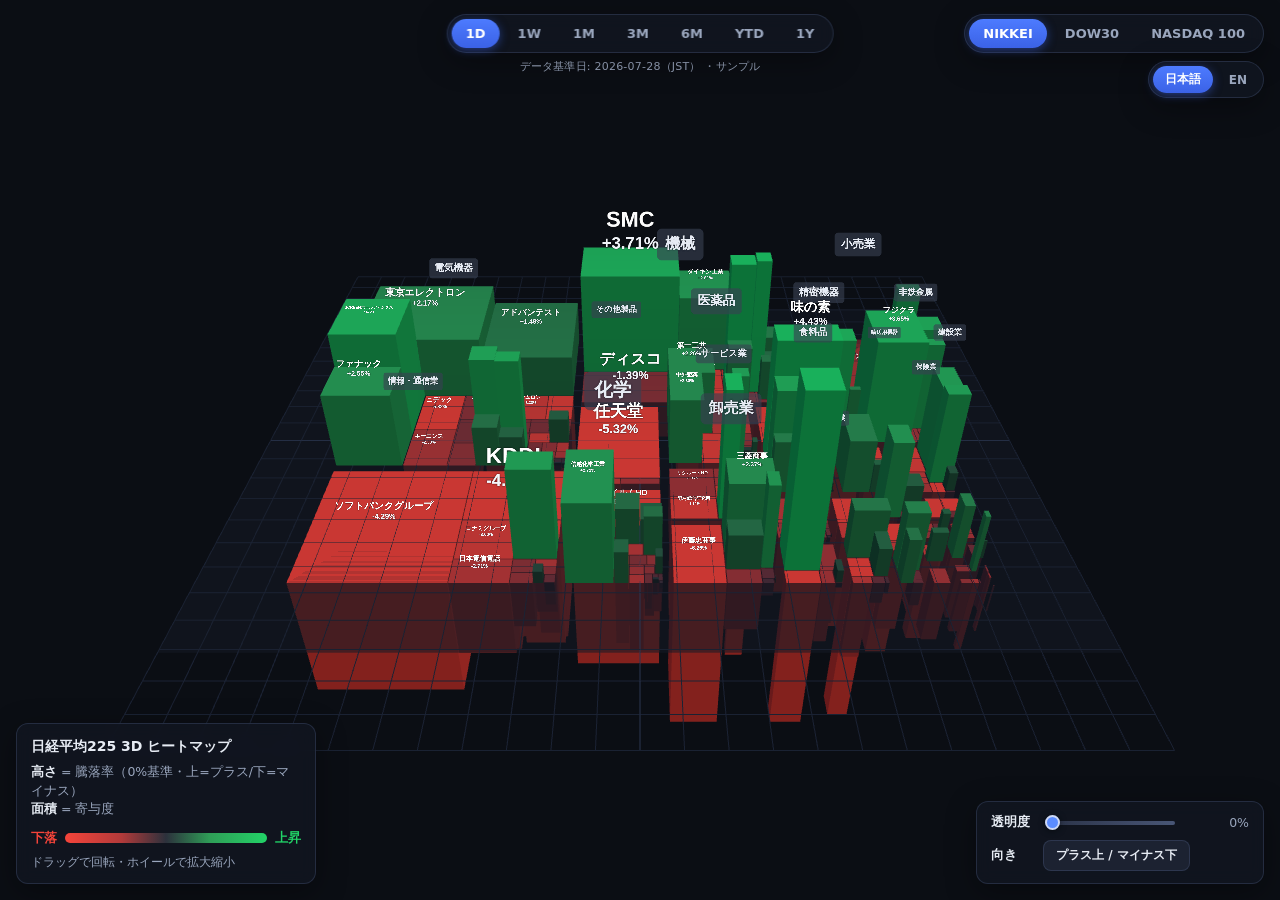
==== public/index.html @ 27d98ffd "Add JA/EN language toggle across all three indices New top-right 日本語/EN toggle switches all UI chrom" ====
<!DOCTYPE html>
<html lang="ja">
<head>
  <meta charset="utf-8" />
  <meta name="viewport" content="width=device-width, initial-scale=1, viewport-fit=cover" />
  <title>3D 株価指数ヒートマップ</title>
  <link rel="icon" href="data:image/svg+xml,%3Csvg xmlns='http://www.w3.org/2000/svg' viewBox='0 0 16 16'%3E%3Crect width='16' height='16' fill='%230b0e14'/%3E%3Crect x='2' y='7' width='3' height='7' fill='%23f5443a'/%3E%3Crect x='6.5' y='3' width='3' height='11' fill='%2322d367'/%3E%3Crect x='11' y='9' width='3' height='5' fill='%23f5443a'/%3E%3C/svg%3E" />
  <link rel="stylesheet" href="./css/style.css" />
</head>
<body>
  <div id="app">
    <div id="stage"></div>

    <div id="legend" class="panel"></div>

    <div id="controls" class="panel">
      <label class="ctl-row" for="opacity">
        <span class="ctl-label" id="lbl-opacity">透明度</span>
        <input id="opacity" class="ctl-slider" type="range" min="0" max="100" step="1" value="0"
               aria-label="opacity" />
        <output id="opacity-val" class="ctl-val">0%</output>
      </label>
      <div class="ctl-row">
        <span class="ctl-label" id="lbl-invert">向き</span>
        <button id="invert" class="toggle-btn" type="button" aria-pressed="false">プラス上 / マイナス下</button>
      </div>
    </div>

    <div id="topright">
      <div id="indices" class="period-bar" role="group" aria-label="index"></div>
      <div id="lang" class="period-bar" role="group" aria-label="language"></div>
    </div>

    <div id="topbar">
      <div id="periods" class="period-bar" role="group" aria-label="対象期間"></div>
      <div id="asof" class="asof"></div>
    </div>
  </div>

  <!-- Resolve bare specifiers to the vendored Three.js build -->
  <script type="importmap">
  {
    "imports": {
      "three": "./lib/three.module.js",
      "OrbitControls": "./lib/OrbitControls.js"
    }
  }
  </script>

  <!-- Sample fallbacks (window.HEATMAP_SAMPLE[index]); live data comes from the
       proxies configured in js/data-source.js. Regenerate via scripts/gen_sample*.mjs -->
  <script src="./data/ni225.js"></script>
  <script src="./data/dow30.js"></script>
  <script src="./data/nasdaq100.js"></script>

  <script type="module" src="./js/main.js"></script>
</body>
</html>
---- public/css/style.css ----
:root {
  --bg: #0b0e14;
  --panel: rgba(18, 23, 33, 0.82);
  --panel-border: rgba(90, 110, 150, 0.28);
  --text: #e7ecf4;
  --muted: #9aa6bd;
  --up: #22d367;
  --down: #f5443a;
  --accent: #5b8cff;
}

* { box-sizing: border-box; }

html, body {
  margin: 0;
  height: 100%;
  background: var(--bg);
  color: var(--text);
  font-family: "Noto Sans CJK JP", "Noto Sans JP", "Hiragino Sans", "Yu Gothic", Meiryo, system-ui, sans-serif;
  overflow: hidden;
}

#app { position: fixed; inset: 0; }

#stage { position: absolute; inset: 0; }
#stage canvas { display: block; touch-action: none; }

/* ---- panels ---- */
.panel {
  position: absolute;
  background: var(--panel);
  border: 1px solid var(--panel-border);
  border-radius: 12px;
  backdrop-filter: blur(8px);
  -webkit-backdrop-filter: blur(8px);
  padding: 12px 14px;
  box-shadow: 0 8px 30px rgba(0, 0, 0, 0.35);
}

#legend {
  left: 16px;
  bottom: 16px;
  max-width: 300px;
  font-size: 12.5px;
  line-height: 1.5;
}
.lg-title { font-weight: 700; font-size: 14px; margin-bottom: 6px; }
.lg-enc { color: var(--muted); }
.lg-enc b { color: var(--text); font-weight: 600; }
.lg-scale {
  display: flex; align-items: center; gap: 8px;
  margin: 10px 0 4px;
}
.lg-grad {
  flex: 1; height: 10px; border-radius: 5px;
  background: linear-gradient(90deg, #f5443a 0%, #b23a3a 28%, #2c313c 50%, #2f9e57 72%, #22d367 100%);
}
.lg-scale .up { color: var(--up); font-weight: 600; }
.lg-scale .down { color: var(--down); font-weight: 600; }
.lg-hint { color: var(--muted); margin-top: 6px; font-size: 11.5px; }

/* ---- controls (transparency) ---- */
#controls {
  right: 16px;
  bottom: 16px;
  font-size: 12.5px;
}
.ctl-row { display: flex; align-items: center; gap: 10px; }
.ctl-row + .ctl-row { margin-top: 9px; }
.ctl-label { color: var(--text); font-weight: 600; min-width: 3.4em; }
.ctl-val { color: var(--muted); min-width: 62px; text-align: right; white-space: nowrap; font-variant-numeric: tabular-nums; }
.ctl-slider {
  -webkit-appearance: none;
  appearance: none;
  width: 130px;
  height: 4px;
  border-radius: 3px;
  background: linear-gradient(90deg, rgba(120,140,190,0.25), rgba(120,140,190,0.55));
  outline: none;
  cursor: pointer;
}
.ctl-slider::-webkit-slider-thumb {
  -webkit-appearance: none;
  appearance: none;
  width: 15px; height: 15px;
  border-radius: 50%;
  background: var(--accent);
  border: 2px solid #cdd8f5;
  box-shadow: 0 1px 6px rgba(0,0,0,0.5);
}
.ctl-slider::-moz-range-thumb {
  width: 14px; height: 14px;
  border-radius: 50%;
  background: var(--accent);
  border: 2px solid #cdd8f5;
}
.toggle-btn {
  appearance: none;
  border: 1px solid var(--panel-border);
  background: rgba(120, 140, 190, 0.12);
  color: var(--text);
  font: inherit;
  font-size: 12px;
  font-weight: 600;
  padding: 6px 12px;
  border-radius: 8px;
  cursor: pointer;
  transition: background .15s, border-color .15s;
  white-space: nowrap;
}
.toggle-btn:hover { background: rgba(120, 140, 190, 0.22); }
.toggle-btn.active {
  color: #fff;
  background: linear-gradient(180deg, #4d7bff, #3b62e6);
  border-color: transparent;
  box-shadow: 0 2px 10px rgba(59, 98, 230, 0.45);
}

/* ---- index switcher + language toggle (top-right, stacked) ---- */
#topright {
  position: absolute;
  top: 14px; right: 16px;
  display: flex; flex-direction: column; align-items: flex-end; gap: 8px;
}
#lang .period-btn { padding: 5px 12px; font-size: 12px; }

/* ---- top bar / period selector ---- */
#topbar {
  position: absolute;
  top: 14px; left: 50%;
  transform: translateX(-50%);
  display: flex; flex-direction: column; align-items: center; gap: 6px;
}
.period-bar {
  display: flex; gap: 4px;
  background: var(--panel);
  border: 1px solid var(--panel-border);
  border-radius: 999px;
  padding: 4px;
  backdrop-filter: blur(8px);
  -webkit-backdrop-filter: blur(8px);
  box-shadow: 0 8px 30px rgba(0, 0, 0, 0.35);
}
.period-btn {
  appearance: none;
  border: 0;
  background: transparent;
  color: var(--muted);
  font: inherit;
  font-size: 13px;
  font-weight: 600;
  padding: 7px 14px;
  border-radius: 999px;
  cursor: pointer;
  transition: background .15s, color .15s;
}
.period-btn:hover { color: var(--text); background: rgba(120, 140, 190, 0.14); }
.period-btn.active {
  color: #fff;
  background: linear-gradient(180deg, #4d7bff, #3b62e6);
  box-shadow: 0 2px 10px rgba(59, 98, 230, 0.5);
}
.asof { color: var(--muted); font-size: 11px; letter-spacing: .02em; }

/* ---- tooltip ---- */
.tooltip {
  position: fixed;
  z-index: 20;
  pointer-events: none;
  min-width: 168px;
  background: rgba(14, 18, 27, 0.94);
  border: 1px solid var(--panel-border);
  border-radius: 10px;
  padding: 10px 12px;
  font-size: 12.5px;
  box-shadow: 0 10px 34px rgba(0, 0, 0, 0.5);
}
.tt-head { display: flex; align-items: center; gap: 7px; margin-bottom: 3px; }
.tt-swatch { width: 11px; height: 11px; border-radius: 3px; flex: none; }
.tt-name { font-weight: 700; font-size: 13.5px; }
.tt-code { color: var(--muted); font-size: 11px; margin-left: auto; }
.tt-sector { color: var(--muted); font-size: 11.5px; margin-bottom: 6px; }
.tt-row { display: flex; justify-content: space-between; gap: 18px; line-height: 1.7; }
.tt-row span { color: var(--muted); }
.up { color: var(--up); }
.down { color: var(--down); }

@media (max-width: 560px) {
  #legend { max-width: 220px; font-size: 11.5px; padding: 10px 12px; }
  .period-btn { padding: 6px 10px; font-size: 12px; }
  /* move the index/language stack directly under the centered period bar */
  #topright {
    top: 78px; right: auto;
    left: 50%;
    transform: translateX(-50%);
    align-items: center;
  }
}
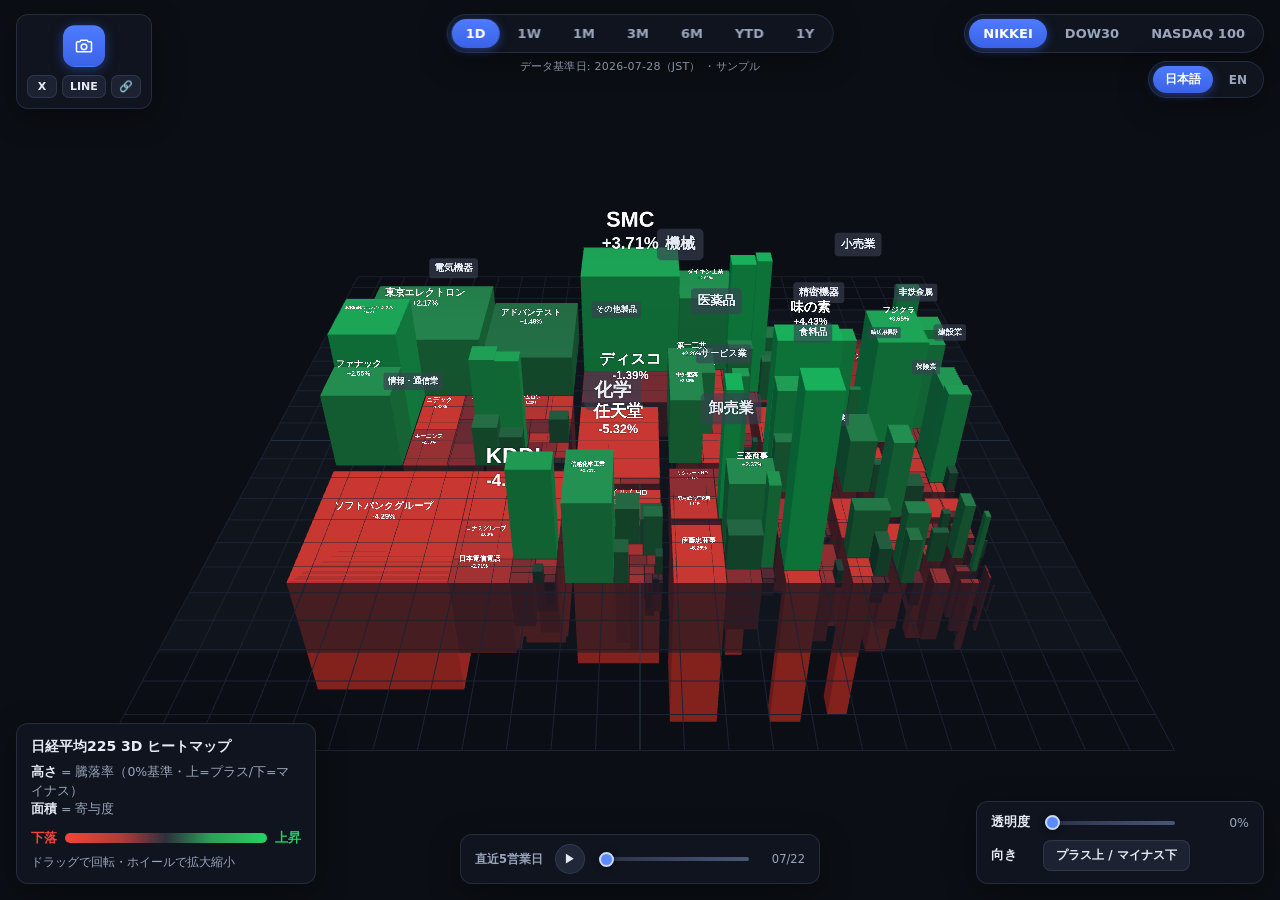
==== commit b2801e3f: "Add snapshot sharing (camera button) and 5-session timeline animation Snapshot share: - share.js: ca" ====
--- a/public/index.html
+++ b/public/index.html
@@ -12,6 +12,8 @@
     <div id="stage"></div>
 
     <div id="legend" class="panel"></div>
+
+    <div id="share" class="panel" role="group" aria-label="share"></div>
 
     <div id="controls" class="panel">
       <label class="ctl-row" for="opacity">
@@ -35,6 +37,8 @@
       <div id="periods" class="period-bar" role="group" aria-label="対象期間"></div>
       <div id="asof" class="asof"></div>
     </div>
+
+    <div id="timeline" class="panel" role="group" aria-label="timeline"></div>
   </div>
 
   <!-- Resolve bare specifiers to the vendored Three.js build -->
--- a/public/css/style.css
+++ b/public/css/style.css
@@ -184,6 +184,98 @@
 .tt-row span { color: var(--muted); }
 .up { color: var(--up); }
 .down { color: var(--down); }
+
+/* ---- snapshot & share (top-left) ---- */
+#share {
+  left: 16px; top: 14px;
+  display: flex; flex-direction: column; align-items: center; gap: 8px;
+  padding: 10px;
+}
+.share-cam {
+  appearance: none;
+  width: 42px; height: 42px;
+  border-radius: 12px;
+  border: 1px solid transparent;
+  background: linear-gradient(180deg, #4d7bff, #3b62e6);
+  color: #fff;
+  display: flex; align-items: center; justify-content: center;
+  cursor: pointer;
+  box-shadow: 0 2px 12px rgba(59, 98, 230, 0.5);
+  transition: filter .15s, transform .1s;
+}
+.share-cam:hover { filter: brightness(1.08); }
+.share-cam:active { transform: scale(0.94); }
+.share-cam:disabled { opacity: 0.55; cursor: default; }
+.share-row { display: flex; gap: 5px; }
+.share-mini {
+  appearance: none;
+  border: 1px solid var(--panel-border);
+  background: rgba(120, 140, 190, 0.12);
+  color: var(--text);
+  font: inherit; font-size: 11px; font-weight: 700;
+  min-width: 30px; padding: 4px 7px;
+  border-radius: 7px; cursor: pointer;
+  transition: background .15s;
+}
+.share-mini:hover { background: rgba(120, 140, 190, 0.24); }
+
+/* ---- share/timeline toast ---- */
+.toast {
+  position: fixed;
+  left: 50%; bottom: 84px;
+  transform: translateX(-50%) translateY(6px);
+  z-index: 40;
+  background: rgba(14, 18, 27, 0.95);
+  border: 1px solid var(--panel-border);
+  color: var(--text);
+  font-size: 12.5px; font-weight: 600;
+  padding: 8px 14px; border-radius: 999px;
+  box-shadow: 0 10px 34px rgba(0, 0, 0, 0.5);
+  opacity: 0; transition: opacity .25s, transform .25s;
+  pointer-events: none;
+}
+.toast.show { opacity: 1; transform: translateX(-50%) translateY(0); }
+
+/* ---- timeline animation bar (bottom-center) ---- */
+#timeline {
+  left: 50%; bottom: 16px;
+  transform: translateX(-50%);
+  display: flex; align-items: center; gap: 12px;
+  padding: 9px 14px;
+}
+#timeline.disabled { opacity: 0.5; }
+.tl-label { color: var(--muted); font-size: 11.5px; font-weight: 600; white-space: nowrap; }
+.tl-play {
+  appearance: none;
+  width: 30px; height: 30px; flex: none;
+  border-radius: 50%;
+  border: 1px solid var(--panel-border);
+  background: rgba(120, 140, 190, 0.16);
+  color: var(--text);
+  display: flex; align-items: center; justify-content: center;
+  cursor: pointer;
+  transition: background .15s;
+}
+.tl-play:hover { background: rgba(120, 140, 190, 0.3); }
+.tl-play:disabled { opacity: 0.5; cursor: default; }
+.tl-ico { font-size: 12px; line-height: 1; }
+.tl-slider {
+  -webkit-appearance: none; appearance: none;
+  width: 150px; height: 4px; border-radius: 3px;
+  background: linear-gradient(90deg, rgba(120,140,190,0.25), rgba(120,140,190,0.55));
+  outline: none; cursor: pointer;
+}
+.tl-slider::-webkit-slider-thumb {
+  -webkit-appearance: none; appearance: none;
+  width: 15px; height: 15px; border-radius: 50%;
+  background: var(--accent); border: 2px solid #cdd8f5;
+  box-shadow: 0 1px 6px rgba(0,0,0,0.5);
+}
+.tl-slider::-moz-range-thumb {
+  width: 14px; height: 14px; border-radius: 50%;
+  background: var(--accent); border: 2px solid #cdd8f5;
+}
+.tl-date { color: var(--muted); font-size: 11.5px; min-width: 42px; text-align: right; font-variant-numeric: tabular-nums; }
 
 @media (max-width: 560px) {
   #legend { max-width: 220px; font-size: 11.5px; padding: 10px 12px; }
@@ -195,4 +287,8 @@
     transform: translateX(-50%);
     align-items: center;
   }
-}
+  /* keep the timeline bar clear of the bottom legend/controls */
+  #timeline { bottom: auto; top: 128px; gap: 8px; padding: 7px 10px; }
+  .tl-slider { width: 40vw; max-width: 190px; }
+  .toast { bottom: 24px; }
+}
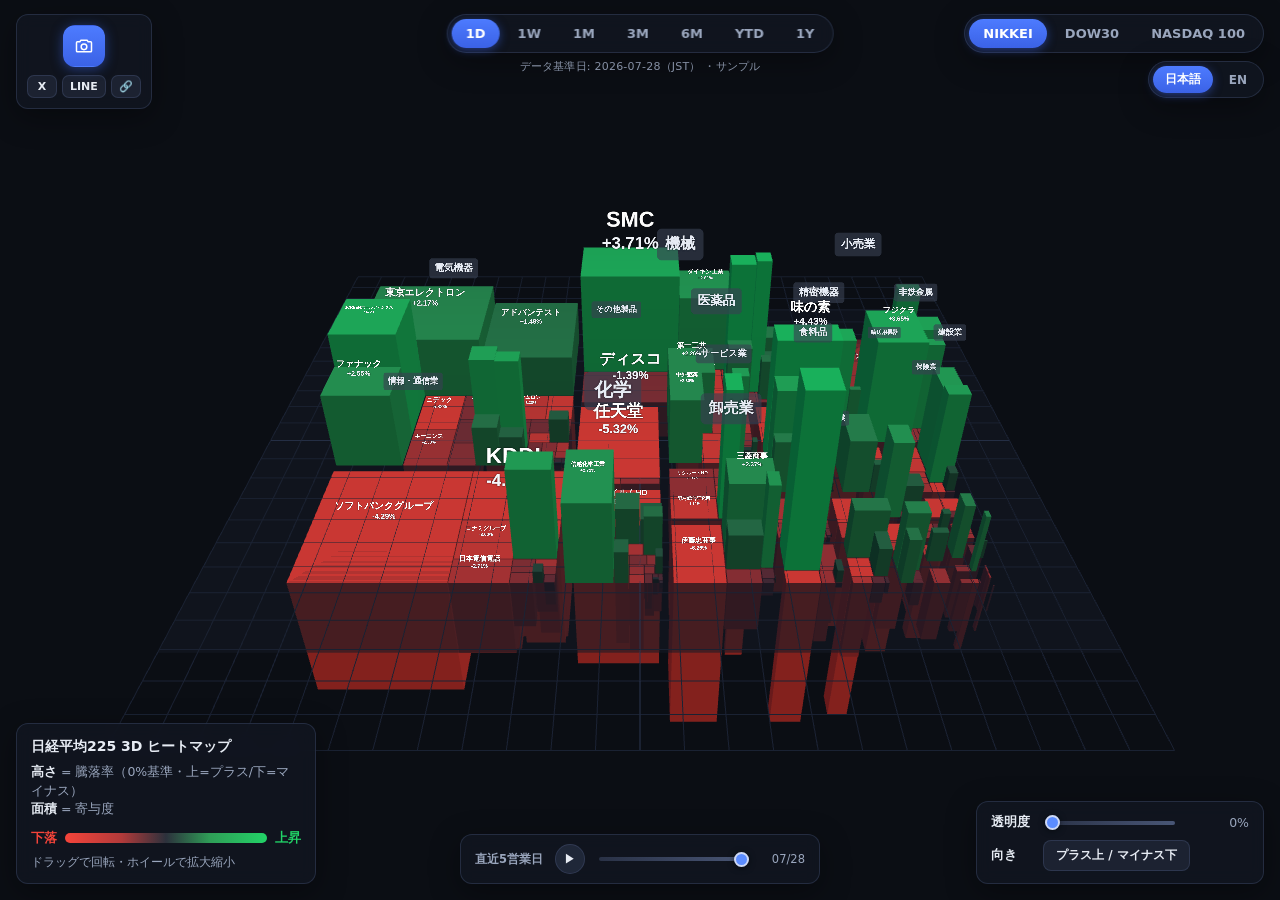
==== commit d611efc2: "Fix initial session + add loading overlay - Timeline now parks the scrubber on the LATEST session on" ====
--- a/public/index.html
+++ b/public/index.html
@@ -10,6 +10,17 @@
 <body>
   <div id="app">
     <div id="stage"></div>
+
+    <!-- Loading veil: visible immediately (before the module runs); hidden once the
+         first heatmap frame is painted. JS fills the elapsed counter + localized text. -->
+    <div id="loading">
+      <div class="ld-box">
+        <div class="ld-spinner" aria-hidden="true"></div>
+        <div class="ld-text">Now Loading…</div>
+        <div class="ld-elapsed"></div>
+        <div class="ld-hint"></div>
+      </div>
+    </div>
 
     <div id="legend" class="panel"></div>
 
--- a/public/css/style.css
+++ b/public/css/style.css
@@ -184,6 +184,31 @@
 .tt-row span { color: var(--muted); }
 .up { color: var(--up); }
 .down { color: var(--down); }
+
+/* ---- loading overlay ---- */
+#loading {
+  position: absolute;
+  inset: 0;
+  z-index: 50;
+  display: flex;
+  align-items: center;
+  justify-content: center;
+  background: var(--bg);
+  transition: opacity .4s ease;
+}
+#loading.hidden { opacity: 0; pointer-events: none; visibility: hidden; }
+.ld-box { display: flex; flex-direction: column; align-items: center; gap: 12px; text-align: center; padding: 0 24px; }
+.ld-spinner {
+  width: 46px; height: 46px;
+  border-radius: 50%;
+  border: 3px solid rgba(120, 140, 190, 0.25);
+  border-top-color: var(--accent);
+  animation: ld-spin 0.9s linear infinite;
+}
+@keyframes ld-spin { to { transform: rotate(360deg); } }
+.ld-text { color: var(--text); font-size: 15px; font-weight: 700; letter-spacing: .02em; }
+.ld-elapsed { color: var(--accent); font-size: 13px; font-variant-numeric: tabular-nums; min-height: 1em; }
+.ld-hint { color: var(--muted); font-size: 12px; max-width: 280px; line-height: 1.5; }
 
 /* ---- snapshot & share (top-left) ---- */
 #share {
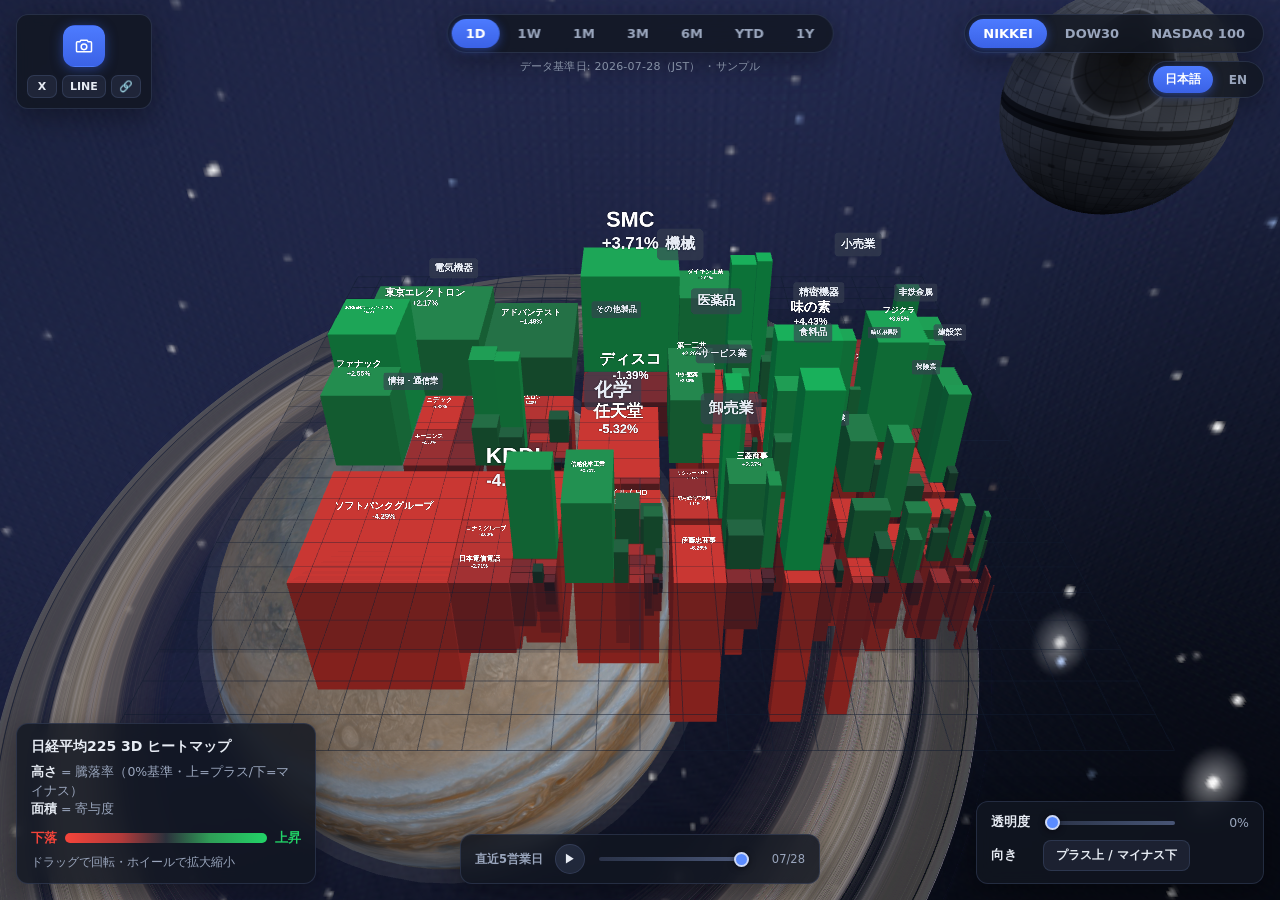
==== commit 4302bc94: "Add hyperspace loading animation with white-flash arrival Play a full-screen hyperspace clip in the " ====
--- a/public/index.html
+++ b/public/index.html
@@ -12,8 +12,17 @@
     <div id="stage"></div>
 
     <!-- Loading veil: visible immediately (before the module runs); hidden once the
-         first heatmap frame is painted. JS fills the elapsed counter + localized text. -->
+         first heatmap frame is painted. JS fills the elapsed counter + localized text.
+         On first load a full-screen hyperspace clip plays behind the caption (if the
+         bundled MP4 is present); on arrival it flashes white and reveals the scene.
+         Missing/failed video falls back to the spinner. -->
     <div id="loading">
+      <!-- Hyperspace clip (muted+autoplay+loop). Hidden unless createLoading enables it. -->
+      <video id="ld-video" muted loop playsinline preload="auto" autoplay aria-hidden="true">
+        <source src="./assets/hyperspace.mp4" type="video/mp4" />
+      </video>
+      <!-- White "jump out of hyperspace" flash on arrival. -->
+      <div id="ld-flash" aria-hidden="true"></div>
       <div class="ld-box">
         <div class="ld-spinner" aria-hidden="true"></div>
         <div class="ld-text">Now Loading…</div>
--- a/public/css/style.css
+++ b/public/css/style.css
@@ -197,7 +197,45 @@
   transition: opacity .4s ease;
 }
 #loading.hidden { opacity: 0; pointer-events: none; visibility: hidden; }
-.ld-box { display: flex; flex-direction: column; align-items: center; gap: 12px; text-align: center; padding: 0 24px; }
+
+/* Hyperspace clip: full-screen behind the caption. Hidden until createLoading
+   confirms it can play (js adds #loading.has-video); on failure the solid veil +
+   spinner remain. */
+#ld-video {
+  position: absolute; inset: 0;
+  width: 100%; height: 100%;
+  object-fit: cover;
+  display: none;
+  z-index: 0;
+}
+#loading.has-video #ld-video { display: block; }
+#loading.has-video .ld-spinner { display: none; }      /* the clip is the progress cue */
+/* Subtle scrim so the caption stays legible over bright star streaks. */
+#loading.has-video .ld-box {
+  background: radial-gradient(ellipse at center, rgba(4, 8, 18, 0.55), rgba(4, 8, 18, 0) 72%);
+  padding: 18px 34px;
+  border-radius: 16px;
+}
+#loading.has-video .ld-text,
+#loading.has-video .ld-elapsed,
+#loading.has-video .ld-hint { text-shadow: 0 1px 6px rgba(0, 0, 0, 0.8); }
+
+/* "Jump out of hyperspace" white flash on arrival (.jumping toggles it). */
+#ld-flash {
+  position: absolute; inset: 0;
+  background: #fff;
+  opacity: 0;
+  pointer-events: none;
+  z-index: 1;
+}
+#ld-flash.jumping { animation: ld-jumpout 0.55s ease-out forwards; }
+@keyframes ld-jumpout {
+  0%   { opacity: 0; }
+  35%  { opacity: 0.95; }
+  100% { opacity: 0; }
+}
+
+.ld-box { position: relative; z-index: 2; display: flex; flex-direction: column; align-items: center; gap: 12px; text-align: center; padding: 0 24px; }
 .ld-spinner {
   width: 46px; height: 46px;
   border-radius: 50%;
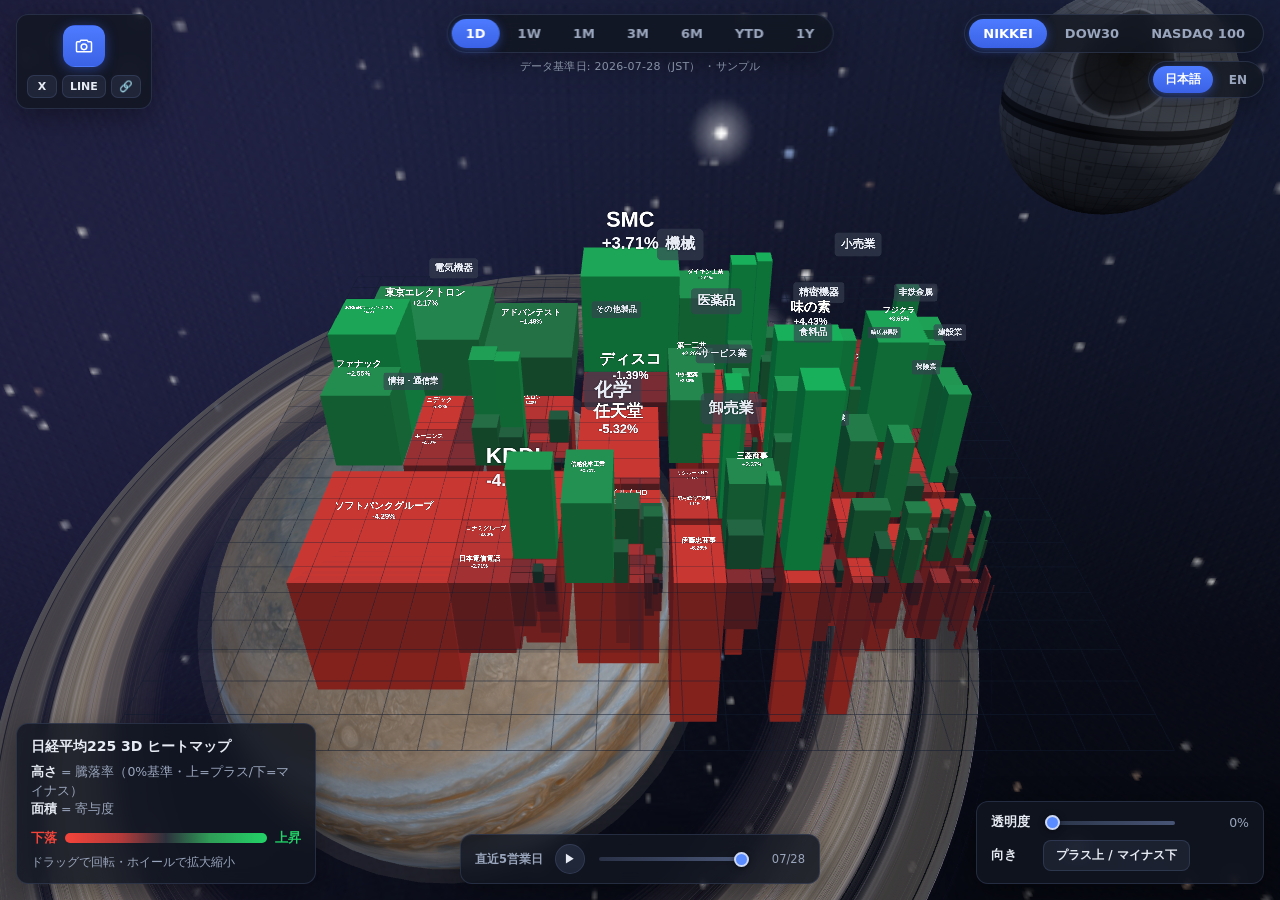
==== commit 63488182: "Drive hyperspace loading by segment (entry/cruise/exit) The supplied clip has three phases — entry (" ====
--- a/public/index.html
+++ b/public/index.html
@@ -14,15 +14,16 @@
     <!-- Loading veil: visible immediately (before the module runs); hidden once the
          first heatmap frame is painted. JS fills the elapsed counter + localized text.
          On first load a full-screen hyperspace clip plays behind the caption (if the
-         bundled MP4 is present); on arrival it flashes white and reveals the scene.
-         Missing/failed video falls back to the spinner. -->
+         bundled MP4 is present): entry → cruising loop while data loads → on arrival
+         the clip's exit-to-normal-space segment plays, then a short cross-fade reveals
+         the scene. Missing/failed video falls back to the spinner. -->
     <div id="loading">
-      <!-- Hyperspace clip (muted+autoplay+loop). Hidden unless createLoading enables it. -->
-      <video id="ld-video" muted loop playsinline preload="auto" autoplay aria-hidden="true">
+      <!-- Hyperspace clip. Playback is segment-driven by createLoading (entry 0-4s →
+           cruise 4-10s loop → exit 11s+ on arrival), so no native `loop`. Hidden
+           unless createLoading confirms it can play. -->
+      <video id="ld-video" muted playsinline preload="auto" autoplay aria-hidden="true">
         <source src="./assets/hyperspace.mp4" type="video/mp4" />
       </video>
-      <!-- White "jump out of hyperspace" flash on arrival. -->
-      <div id="ld-flash" aria-hidden="true"></div>
       <div class="ld-box">
         <div class="ld-spinner" aria-hidden="true"></div>
         <div class="ld-text">Now Loading…</div>
--- a/public/css/style.css
+++ b/public/css/style.css
@@ -194,7 +194,7 @@
   align-items: center;
   justify-content: center;
   background: var(--bg);
-  transition: opacity .4s ease;
+  transition: opacity .5s ease; /* cross-fade from the clip's last frame to the scene */
 }
 #loading.hidden { opacity: 0; pointer-events: none; visibility: hidden; }
 
@@ -219,21 +219,6 @@
 #loading.has-video .ld-text,
 #loading.has-video .ld-elapsed,
 #loading.has-video .ld-hint { text-shadow: 0 1px 6px rgba(0, 0, 0, 0.8); }
-
-/* "Jump out of hyperspace" white flash on arrival (.jumping toggles it). */
-#ld-flash {
-  position: absolute; inset: 0;
-  background: #fff;
-  opacity: 0;
-  pointer-events: none;
-  z-index: 1;
-}
-#ld-flash.jumping { animation: ld-jumpout 0.55s ease-out forwards; }
-@keyframes ld-jumpout {
-  0%   { opacity: 0; }
-  35%  { opacity: 0.95; }
-  100% { opacity: 0; }
-}
 
 .ld-box { position: relative; z-index: 2; display: flex; flex-direction: column; align-items: center; gap: 12px; text-align: center; padding: 0 24px; }
 .ld-spinner {
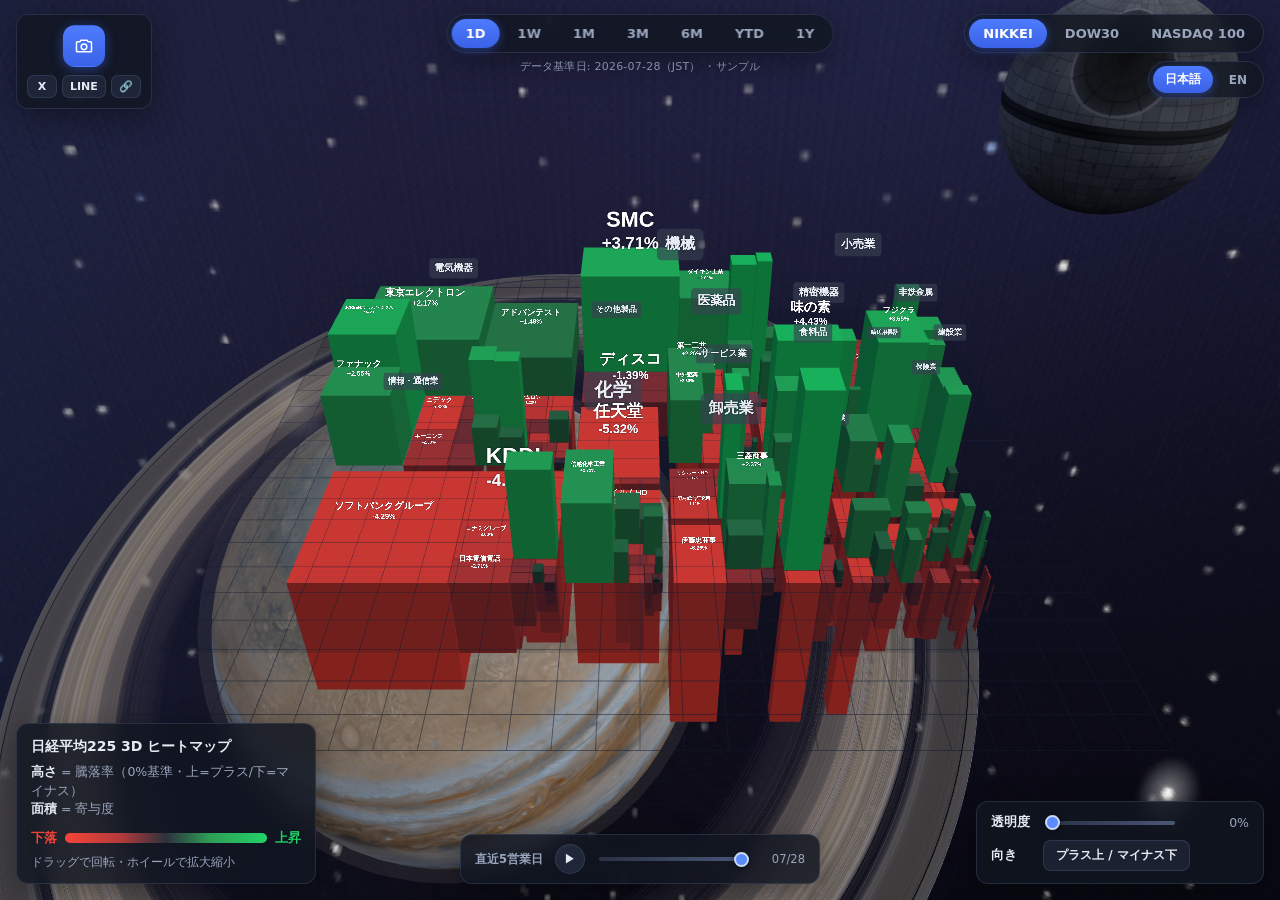
==== commit e5986f21: "Fix hyperspace loop: split into 3 clips, no in-clip seeking The single clip was a fragmented MP4 (5 " ====
--- a/public/index.html
+++ b/public/index.html
@@ -13,16 +13,23 @@
 
     <!-- Loading veil: visible immediately (before the module runs); hidden once the
          first heatmap frame is painted. JS fills the elapsed counter + localized text.
-         On first load a full-screen hyperspace clip plays behind the caption (if the
-         bundled MP4 is present): entry → cruising loop while data loads → on arrival
-         the clip's exit-to-normal-space segment plays, then a short cross-fade reveals
-         the scene. Missing/failed video falls back to the spinner. -->
+         On first load a full-screen hyperspace sequence plays behind the caption: the
+         entry clip plays once, the cruise clip loops (natively) while data loads, then
+         on arrival the exit clip plays and a short cross-fade reveals the scene.
+         Three separate files avoid any in-clip seeking. Missing/undecodable clips fall
+         back to the spinner. -->
     <div id="loading">
-      <!-- Hyperspace clip. Playback is segment-driven by createLoading (entry 0-4s →
-           cruise 4-10s loop → exit 11s+ on arrival), so no native `loop`. Hidden
-           unless createLoading confirms it can play. -->
-      <video id="ld-video" muted playsinline preload="auto" autoplay aria-hidden="true">
-        <source src="./assets/hyperspace.mp4" type="video/mp4" />
+      <!-- Hyperspace as three stacked clips (only the active one is visible). The
+           cruise clip loops natively; entry/exit play once. createLoading sequences
+           them: entry → cruise (loop) → exit → reveal. No seeking. -->
+      <video id="ld-entry" class="ld-clip" muted playsinline preload="auto" aria-hidden="true">
+        <source src="./assets/hyperspace-entry.mp4" type="video/mp4" />
+      </video>
+      <video id="ld-cruise" class="ld-clip" muted playsinline preload="auto" loop aria-hidden="true">
+        <source src="./assets/hyperspace-cruise.mp4" type="video/mp4" />
+      </video>
+      <video id="ld-exit" class="ld-clip" muted playsinline preload="auto" aria-hidden="true">
+        <source src="./assets/hyperspace-exit.mp4" type="video/mp4" />
       </video>
       <div class="ld-box">
         <div class="ld-spinner" aria-hidden="true"></div>
--- a/public/css/style.css
+++ b/public/css/style.css
@@ -198,17 +198,20 @@
 }
 #loading.hidden { opacity: 0; pointer-events: none; visibility: hidden; }
 
-/* Hyperspace clip: full-screen behind the caption. Hidden until createLoading
-   confirms it can play (js adds #loading.has-video); on failure the solid veil +
-   spinner remain. */
-#ld-video {
+/* Hyperspace clips: three stacked full-screen videos behind the caption; only the
+   active one is shown (createLoading toggles .active). Hidden until it confirms a
+   clip can play (js adds #loading.has-video); on failure the solid veil + spinner
+   remain. A short opacity fade covers any decode gap between phases. */
+.ld-clip {
   position: absolute; inset: 0;
   width: 100%; height: 100%;
   object-fit: cover;
-  display: none;
+  opacity: 0;
   z-index: 0;
-}
-#loading.has-video #ld-video { display: block; }
+  pointer-events: none;
+  transition: opacity .2s ease;
+}
+#loading.has-video .ld-clip.active { opacity: 1; }
 #loading.has-video .ld-spinner { display: none; }      /* the clip is the progress cue */
 /* Subtle scrim so the caption stays legible over bright star streaks. */
 #loading.has-video .ld-box {
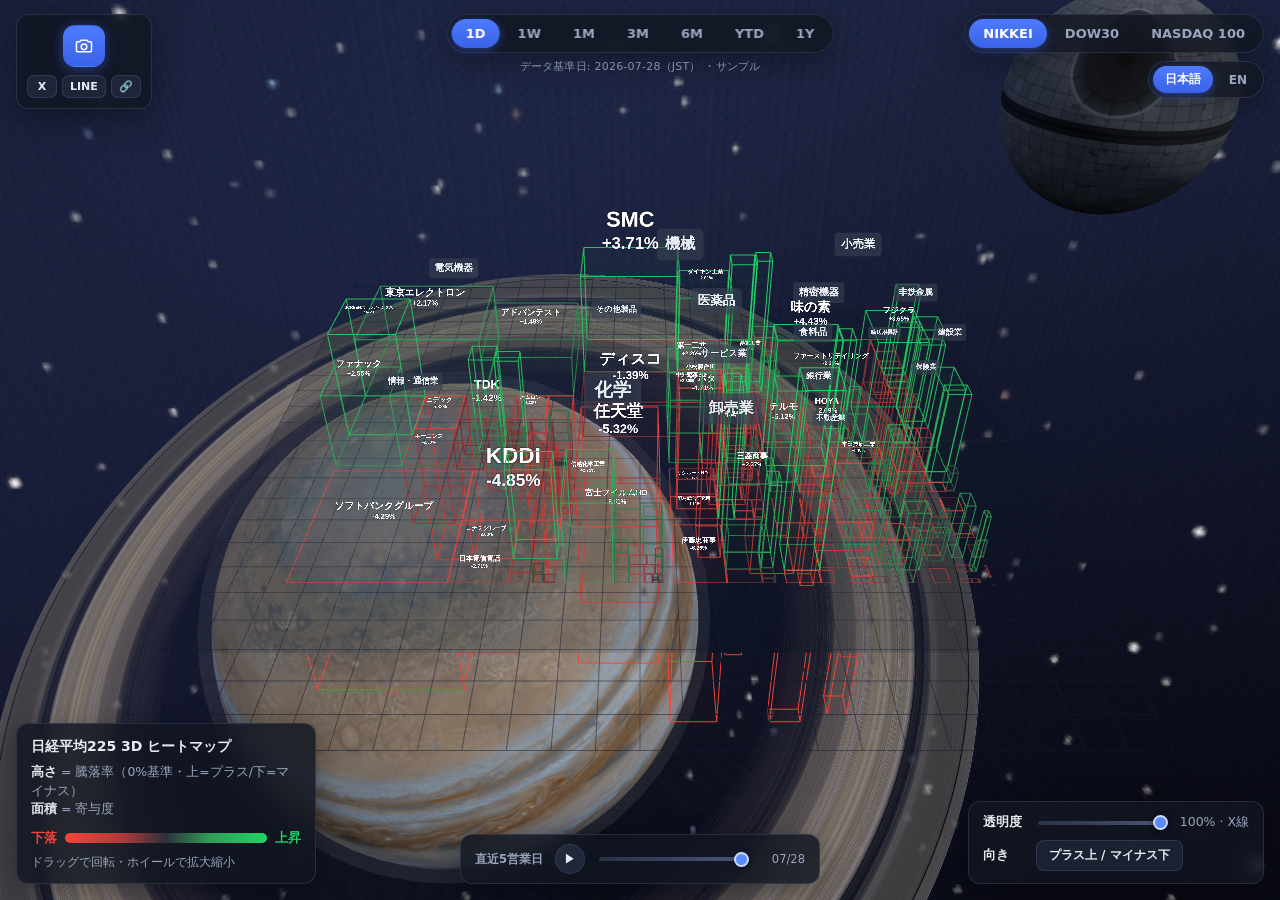
==== commit eb46fdac: "Default the initial view to 100% transparency (X-ray / frame) Outline-only bars suit the floating-in" ====
--- a/public/index.html
+++ b/public/index.html
@@ -46,9 +46,11 @@
     <div id="controls" class="panel">
       <label class="ctl-row" for="opacity">
         <span class="ctl-label" id="lbl-opacity">透明度</span>
-        <input id="opacity" class="ctl-slider" type="range" min="0" max="100" step="1" value="0"
+        <!-- Default to 100% (X-ray / frame): outline-only bars suit the floating-in-space look.
+             buildOpacityControl applies this value on init and setData re-applies it per frame. -->
+        <input id="opacity" class="ctl-slider" type="range" min="0" max="100" step="1" value="100"
                aria-label="opacity" />
-        <output id="opacity-val" class="ctl-val">0%</output>
+        <output id="opacity-val" class="ctl-val">100%</output>
       </label>
       <div class="ctl-row">
         <span class="ctl-label" id="lbl-invert">向き</span>
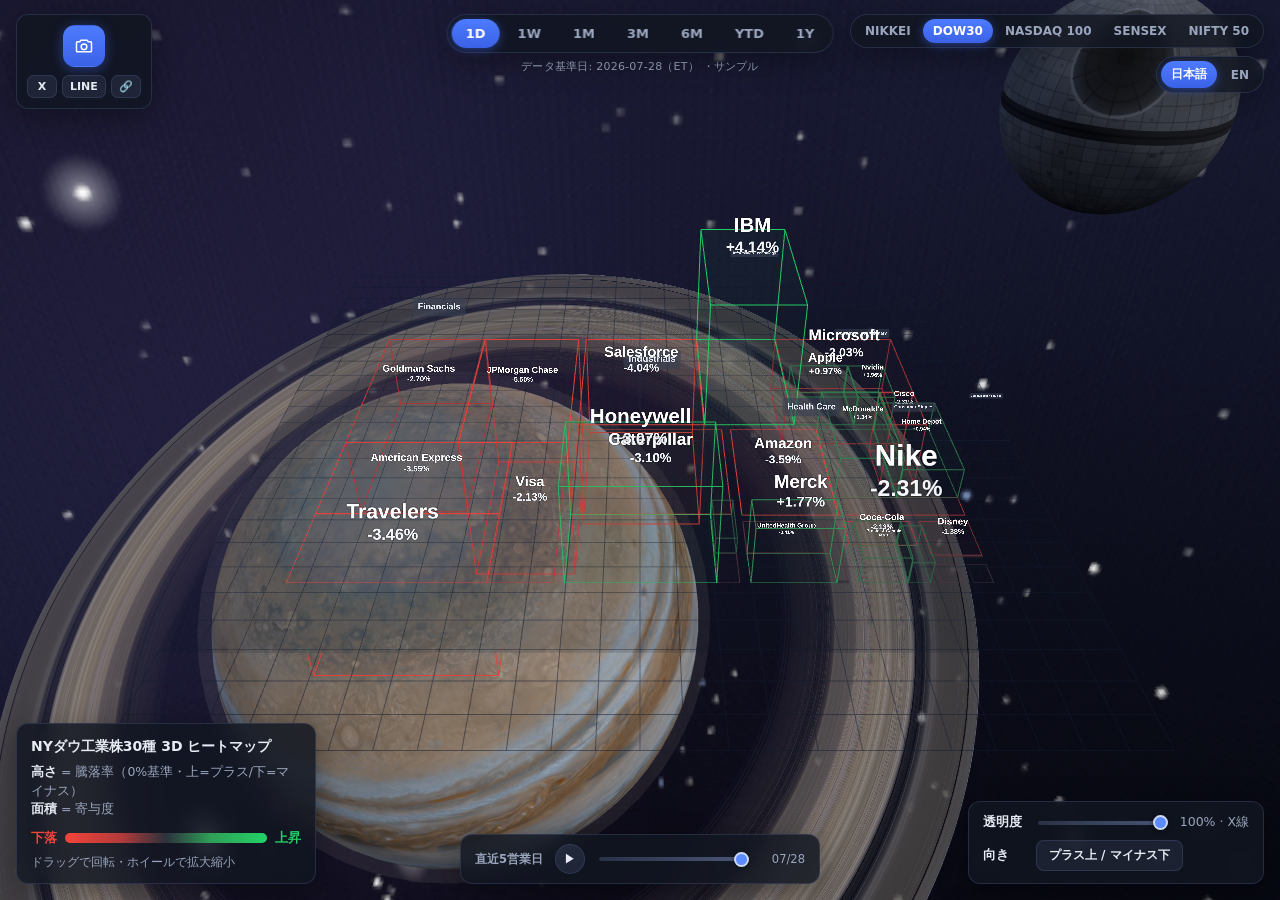
==== commit 125c73c5: "Add India indices: BSE Sensex and Nifty 50 (Yahoo Finance) Adds two cap-weighted Indian indices to t" ====
--- a/public/index.html
+++ b/public/index.html
@@ -86,6 +86,8 @@
   <script src="./data/ni225.js"></script>
   <script src="./data/dow30.js"></script>
   <script src="./data/nasdaq100.js"></script>
+  <script src="./data/sensex.js"></script>
+  <script src="./data/nifty50.js"></script>
 
   <script type="module" src="./js/main.js"></script>
 </body>
--- a/public/css/style.css
+++ b/public/css/style.css
@@ -122,7 +122,11 @@
   top: 14px; right: 16px;
   display: flex; flex-direction: column; align-items: flex-end; gap: 8px;
 }
-#lang .period-btn { padding: 5px 12px; font-size: 12px; }
+/* Compact pills for the top-right stack (index + language) so the 5-index bar
+   stays clear of the centered period bar on desktop widths. */
+#indices .period-btn,
+#lang .period-btn { padding: 5px 10px; font-size: 12px; }
+#indices { gap: 2px; }
 
 /* ---- top bar / period selector ---- */
 #topbar {
@@ -328,16 +332,21 @@
 }
 .tl-date { color: var(--muted); font-size: 11.5px; min-width: 42px; text-align: right; font-variant-numeric: tabular-nums; }
 
-@media (max-width: 560px) {
-  #legend { max-width: 220px; font-size: 11.5px; padding: 10px 12px; }
-  .period-btn { padding: 6px 10px; font-size: 12px; }
-  /* move the index/language stack directly under the centered period bar */
+/* With 5 indices the right-pinned index bar would overlap the centered period bar
+   until ~1250px wide, so below that drop the index/language stack directly under
+   the period bar (same placement the mobile layout uses). */
+@media (max-width: 1250px) {
   #topright {
     top: 78px; right: auto;
     left: 50%;
     transform: translateX(-50%);
     align-items: center;
   }
+}
+
+@media (max-width: 560px) {
+  #legend { max-width: 220px; font-size: 11.5px; padding: 10px 12px; }
+  .period-btn { padding: 6px 10px; font-size: 12px; }
   /* keep the timeline bar clear of the bottom legend/controls */
   #timeline { bottom: auto; top: 128px; gap: 8px; padding: 7px 10px; }
   .tl-slider { width: 40vw; max-width: 190px; }
